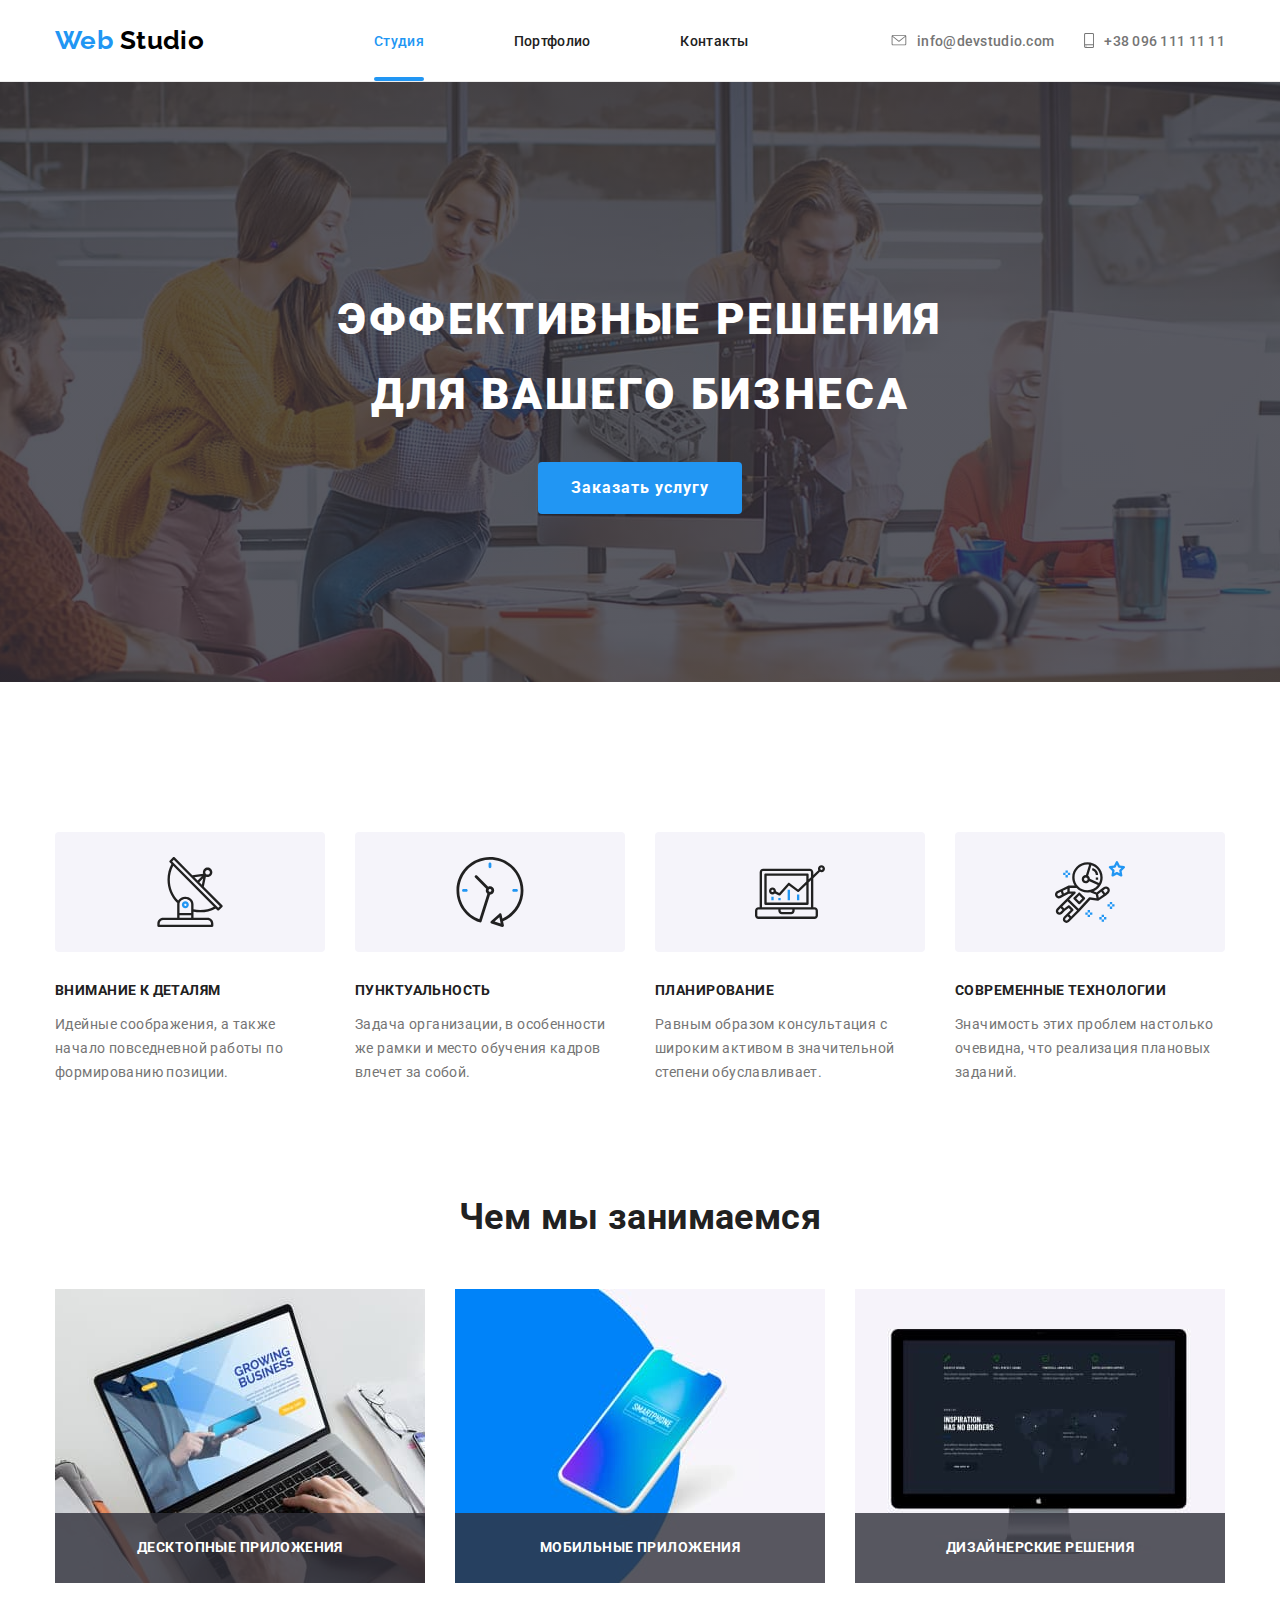
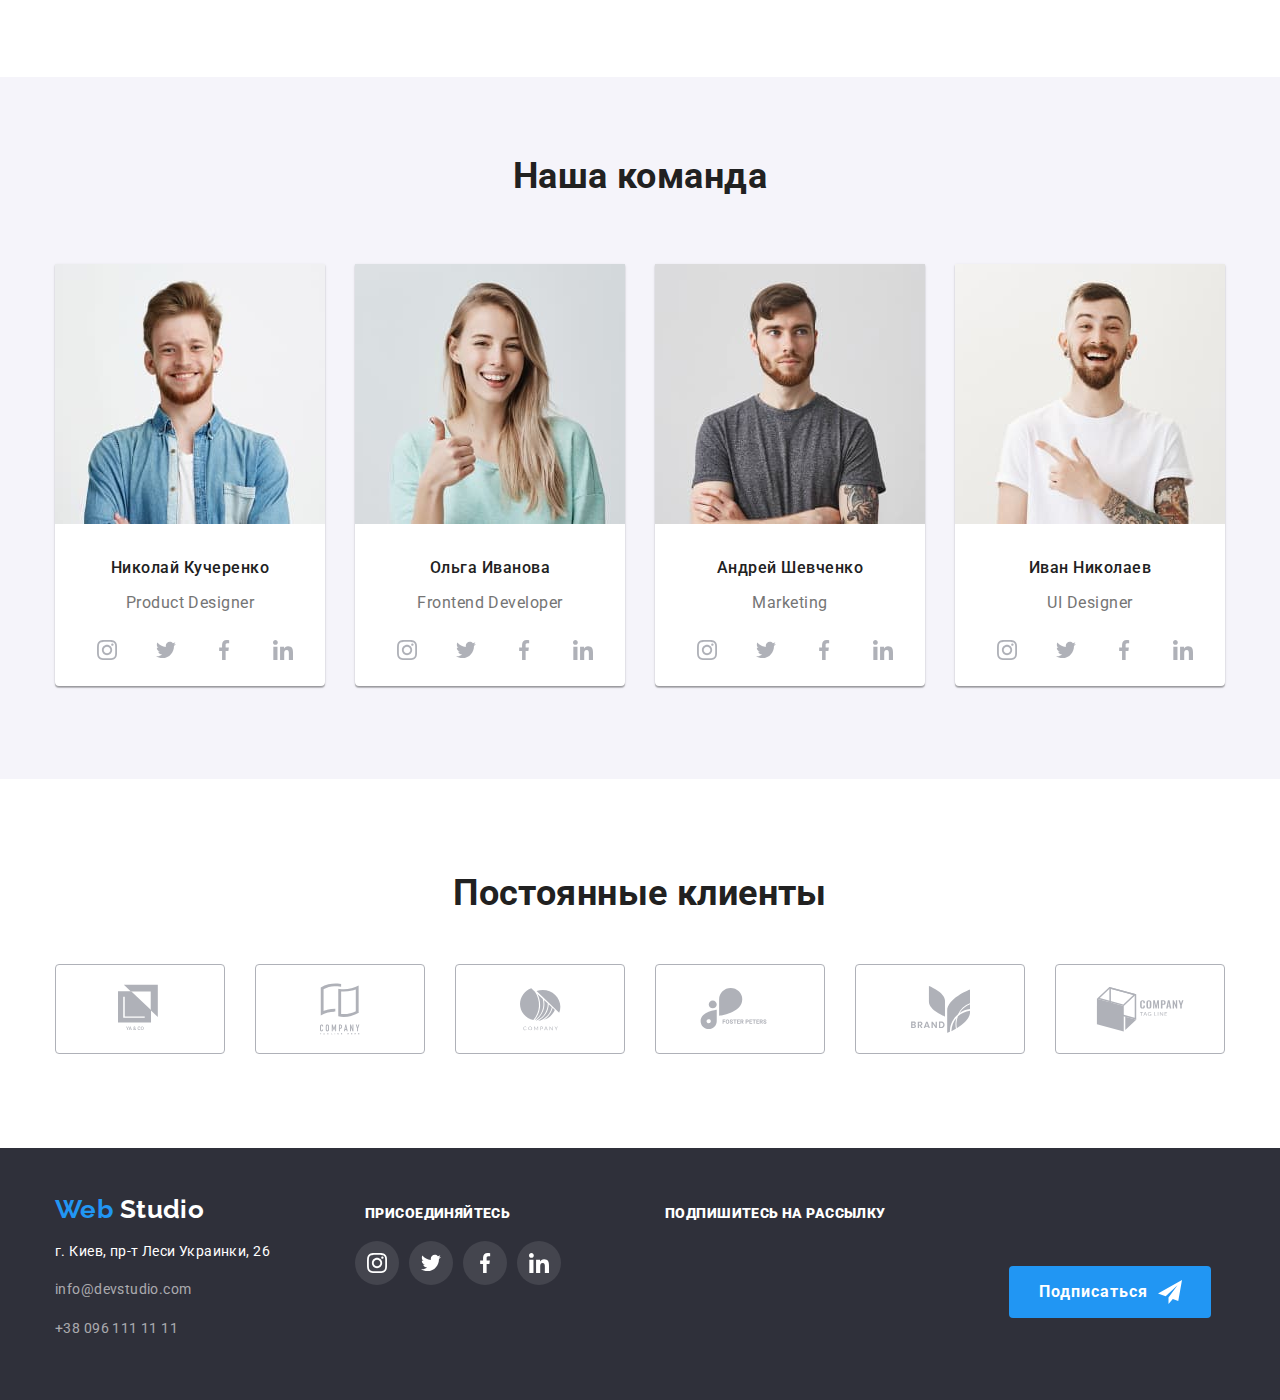
==== index.html @ 9945e8b1 "06" ====
<!DOCTYPE html>
<html lang="ru">
  <head>
    <meta charset="UTF-8" />
    <meta name="viewport" content="width=device-width, initial-scale=1.0" />
    <title>Вебстудия</title>
    <link
      href="https://fonts.googleapis.com/css2?family=Raleway:wght@700&family=Roboto:wght@400;500;700&display=swap"
      rel="stylesheet"
    />
    <link
      rel="stylesheet"
      href="https://cdnjs.cloudflare.com/ajax/libs/modern-normalize/0.6.0/modern-normalize.min.css"
    />
    <link rel="stylesheet" href="./css/style.css" />
  </head>
  <body>
    <!--Шапка сайта-->
    <header class="page-header">
      <div class="container-header">
        <nav class="container main-nav">
          <a href="./index.html" class="logo"
            >Web<span class="logo header"> Studio</span></a
          >
          <ul class="site-nav list">
            <li class="item">
              <a href="./index.html" class="link-current">Студия</a>
            </li>
            <li class="item">
              <a href="./portfolio.html" class="link">Портфолио</a>
            </li>
            <li class="item"><a href="" class="link">Контакты</a></li>
          </ul>
        </nav>
        <ul class="contacts list">
          <li class="item envelope">
            <a
              class="link-list"
              href="mailto:info@devstudio.com"
              aria-label="Отправить имейл"
            >
              <svg class="adress-icon" width="16" height="11">
                <use href="./img/sprite.svg#envelope"></use>
              </svg>
              info@devstudio.com</a
            >
          </li>
          <li class="item smartphone">
            <a href="tel:+380961111111" class="link-list" aria-label="Позвонить"
              ><svg class="adress-icon" width="10" height="15">
                <use href="./img/sprite.svg#smartphone"></use>
              </svg>
              +38 096 111 11 11</a
            >
          </li>
        </ul>
      </div>
    </header>

    <main>
      <!-- Герой -->
      <section class="hero">
        <div class="box">
          <h1 class="hero-title">
            Эффективные решения<br />
            для вашего бизнеса
          </h1>
          <a class="button primary" href="">Заказать услугу</a>
        </div>
      </section>

      <!-- Преимущества -->
      <section class="section">
        <div class="features-container">
          <h2 class="section-title invisible">Преимущества</h2>

          <ul class="features">
            <li class="features-item">
              <div class="features-icon-container">
                <svg class="features-icon">
                  <use href="./img/sprite.svg#antenna"></use>
                </svg>
              </div>
              <h3 class="title">Внимание к деталям</h3>
              <p class="feature">
                Идейные соображения, а также начало повседневной работы по
                формированию позиции.
              </p>
            </li>
            <li class="features-item">
              <div class="features-icon-container">
                <svg class="features-icon">
                  <use href="./img/sprite.svg#clock"></use>
                </svg>
              </div>
              <h3 class="title">Пунктуальность</h3>
              <p class="feature">
                Задача организации, в особенности же рамки и место обучения
                кадров влечет за собой.
              </p>
            </li>
            <li class="features-item">
              <div class="features-icon-container">
                <svg class="features-icon">
                  <use href="./img/sprite.svg#diagram"></use>
                </svg>
              </div>
              <h3 class="title">Планирование</h3>
              <p class="feature">
                Равным образом консультация с широким активом в значительной
                степени обуславливает.
              </p>
            </li>
            <li class="features-item">
              <div class="features-icon-container">
                <svg class="features-icon">
                  <use href="./img/sprite.svg#astronaut"></use>
                </svg>
              </div>
              <h3 class="title">Современные технологии</h3>
              <p class="feature">
                Значимость этих проблем настолько очевидна, что реализация
                плановых заданий.
              </p>
            </li>
          </ul>
        </div>
      </section>

      <!-- Чем мы занимаемся -->
      <section class="section">
        <div class="container-occupation">
          <h2 class="section-title">Чем мы занимаемся</h2>
          <ul class="occupation-list">
            <li class="occupation-item">
              <img
                class="occupation-img"
                src="./img/box1.jpg"
                alt="Десктопные приложения"
                width="370"
              />
              >
              <h3 class="occupation-title">Десктопные приложения</h3>
            </li>
            <li class="occupation-item">
              <img
                class="occupation-img"
                src="./img/box2.jpg"
                alt="Мобильные приложения"
                width="370"
              />
              <h3 class="occupation-title">Мобильные приложения</h3>
            </li>
            <li class="occupation-item">
              <img
                class="occupation-img"
                src="./img/box3.jpg"
                alt="Дизайнерские решения"
                width="370"
              />
              <h3 class="occupation-title">Дизайнерские решения</h3>
            </li>
          </ul>
        </div>
      </section>

      <!-- Наша команда -->
      <section class="section team">
        <h2 class="section-title header">Наша команда</h2>
        <div class="ourteam">
          <ul class="team-list">
            <li class="team-item">
              <img
                src="./img/img(1).jpg"
                alt="Николай Кучеренко Продакт дизайнер компании"
              />
              <h3 class="team-title">Николай Кучеренко</h3>
              <p class="profession">
                <a lang="en">Product Designer</a>
              </p>
            </li>

            <li class="sociallinks-item">
              <a
                class="social-links"
                href="https://www.instagram.com/"
                aria-label="Ссылка на Instagram"
                ><svg class="social-icon">
                  <use href="./img/sprite.svg#instagram"></use>
                </svg>
              </a>
            </li>
            <li class="sociallinks-item">
              <a
                class="social-links"
                href="https://twitter.com/"
                aria-label="Ссылка на Twitter"
                ><svg class="social-icon">
                  <use href="./img/sprite.svg#twitter"></use>
                </svg>
              </a>
            </li>
            <li class="sociallinks-item">
              <a
                class="social-links"
                href="https://www.facebook.com/"
                aria-label="Ссылка на Facebook"
                ><svg class="social-icon">
                  <use href="./img/sprite.svg#facebook"></use>
                </svg>
              </a>
            </li>
            <li class="sociallinks-item">
              <a
                class="social-links"
                href="https://www.linkedin.com/"
                aria-label="Ссылка на LinkedIn"
                ><svg class="social-icon">
                  <use href="./img/sprite.svg#linkedin"></use>
                </svg>
              </a>
            </li>
          </ul>
          <ul class="team-list">
            <li class="team-item">
              <img
                src="./img/img(2).jpg"
                alt="Ольга Иванова Фронтенд разработчик компании"
              />
              <h3 class="team-title">Ольга Иванова</h3>
              <p class="profession">
                <a lang="en">Frontend Developer</a>
              </p>
            </li>

            <li class="sociallinks-item">
              <a
                class="social-links"
                href="https://www.instagram.com/"
                aria-label="Ссылка на Instagram"
                ><svg class="social-icon">
                  <use href="./img/sprite.svg#instagram"></use>
                </svg>
              </a>
            </li>
            <li class="sociallinks-item">
              <a
                class="social-links"
                href="https://twitter.com/"
                aria-label="Ссылка на Twitter"
                ><svg class="social-icon">
                  <use href="./img/sprite.svg#twitter"></use>
                </svg>
              </a>
            </li>
            <li class="sociallinks-item">
              <a
                class="social-links"
                href="https://www.facebook.com/"
                aria-label="Ссылка на Facebook"
                ><svg class="social-icon">
                  <use href="./img/sprite.svg#facebook"></use>
                </svg>
              </a>
            </li>
            <li class="sociallinks-item">
              <a
                class="social-links"
                href="https://www.linkedin.com/"
                aria-label="Ссылка на LinkedIn"
                ><svg class="social-icon">
                  <use href="./img/sprite.svg#linkedin"></use>
                </svg>
              </a>
            </li>
          </ul>

          <ul class="team-list">
            <li class="team-item">
              <img
                src="./img/img(3).jpg"
                alt="Андрей Шевченко маркетолог компании"
              />
              <h3 class="team-title">Андрей Шевченко</h3>
              <p class="profession">
                <a lang="en">Marketing</a>
              </p>
            </li>

            <li class="sociallinks-item">
              <a
                class="social-links"
                href="https://www.instagram.com/"
                aria-label="Ссылка на Instagram"
                ><svg class="social-icon">
                  <use href="./img/sprite.svg#instagram"></use>
                </svg>
              </a>
            </li>
            <li class="sociallinks-item">
              <a
                class="social-links"
                href="https://twitter.com/"
                aria-label="Ссылка на Twitter"
                ><svg class="social-icon">
                  <use href="./img/sprite.svg#twitter"></use>
                </svg>
              </a>
            </li>
            <li class="sociallinks-item">
              <a
                class="social-links"
                href="https://www.facebook.com/"
                aria-label="Ссылка на Facebook"
                ><svg class="social-icon">
                  <use href="./img/sprite.svg#facebook"></use>
                </svg>
              </a>
            </li>
            <li class="sociallinks-item">
              <a
                class="social-links"
                href="https://www.linkedin.com/"
                aria-label="Ссылка на LinkedIn"
                ><svg class="social-icon">
                  <use href="./img/sprite.svg#linkedin"></use>
                </svg>
              </a>
            </li>
          </ul>
          <ul class="team-list">
            <li class="team-item">
              <img
                src="./img/img(4).jpg"
                alt="Иван Николаев дизайнер компании"
              />
              <h3 class="team-title">Иван Николаев</h3>
              <p class="profession">
                <a lang="en">UI Designer</a>
              </p>
            </li>

            <li class="sociallinks-item">
              <a
                class="social-links"
                href="https://www.instagram.com/"
                aria-label="Ссылка на Instagram"
                ><svg class="social-icon">
                  <use href="./img/sprite.svg#instagram"></use>
                </svg>
              </a>
            </li>
            <li class="sociallinks-item">
              <a
                class="social-links"
                href="https://twitter.com/"
                aria-label="Ссылка на Twitter"
                ><svg class="social-icon">
                  <use href="./img/sprite.svg#twitter"></use>
                </svg>
              </a>
            </li>
            <li class="sociallinks-item">
              <a
                class="social-links"
                href="https://www.facebook.com/"
                aria-label="Ссылка на Facebook"
                ><svg class="social-icon">
                  <use href="./img/sprite.svg#facebook"></use>
                </svg>
              </a>
            </li>
            <li class="sociallinks-item">
              <a
                class="social-links"
                href="https://www.linkedin.com/"
                aria-label="Ссылка на LinkedIn"
                ><svg class="social-icon">
                  <use href="./img/sprite.svg#linkedin"></use>
                </svg>
              </a>
            </li>
          </ul>
        </div>
      </section>

      <!-- Постоянные клиенты -->
      <section class="section">
        <div class="container-clients">
          <h2 class="section-title">Постоянные клиенты</h2>
          <ul class="clients-list">
            <li class="clients-item">
              <a class="clients-link" href="" aria-label="Логотип компании">
                <svg class="clients-icon" width="44" height="50">
                  <use href="./img/sprite.svg#logo1"></use>
                </svg>
              </a>
            </li>
            <li class="clients-item">
              <a class="clients-link" href="" aria-label="Логотип компании">
                <svg class="clients-icon" width="40" height="52">
                  <use href="./img/sprite.svg#logo2"></use>
                </svg>
              </a>
            </li>
            <li class="clients-item">
              <a class="clients-link" href="" aria-label="Логотип компании">
                <svg class="clients-icon" width="41" height="43">
                  <use href="./img/sprite.svg#logo3"></use>
                </svg>
              </a>
            </li>
            <li class="clients-item">
              <a class="clients-link" href="" aria-label="Логотип компании">
                <svg class="clients-icon" width="80" height="42">
                  <use href="./img/sprite.svg#logo4"></use>
                </svg>
              </a>
            </li>
            <li class="clients-item">
              <a class="clients-link" href="" aria-label="Логотип компании">
                <svg class="clients-icon" width="59" height="47">
                  <use href="./img/sprite.svg#logo5"></use>
                </svg>
              </a>
            </li>
            <li class="clients-item">
              <a class="clients-link" href="" aria-label="Логотип компании">
                <svg class="clients-icon" width="89" height="45">
                  <use href="./img/sprite.svg#logo6"></use>
                </svg>
              </a>
            </li>
          </ul>
        </div>
      </section>
    </main>

    <!-- Футер -->
    <footer class="footer">
      <div class="footer-container">
        <div class="footer-address">
          <a href="./index.html" class="logo"
            >Web<span class="logo footer"> Studio</span></a
          >
          <address class="address">
            <p class="address-title">г. Киев, пр-т Леси Украинки, 26</p>
            <p>
              <a class="address-link" href="mailto:info@devstudio.com"
                >info@devstudio.com</a
              >
            </p>
            <p>
              <a class="address-link" href="tel:+380961111111"
                >+38 096 111 11 11</a
              >
            </p>
          </address>
        </div>
        <div class="social-container">
          <span class="footer-title"><b>Присоединяйтесь</b></span>
          <ul class="social-network list">
            <li class="social-icon-list">
              <a
                class="social-links-footer"
                href="https://www.instagram.com/"
                aria-label="Ссылка на Instagram"
              >
                <svg class="social-links-icon">
                  <use href="./img/sprite.svg#instagram"></use>
                </svg>
              </a>
            </li>
            <li class="social-icon-list">
              <a
                class="social-links-footer"
                href="https://twitter.com/"
                aria-label="Ссылка на Twitter"
                ><svg class="social-links-icon">
                  <use href="./img/sprite.svg#twitter"></use>
                </svg>
              </a>
            </li>
            <li class="social-icon-list">
              <a
                class="social-links-footer"
                href="https://www.facebook.com/"
                aria-label="Ссылка на Facebook"
              >
                <svg class="social-links-icon">
                  <use href="./img/sprite.svg#facebook"></use>
                </svg>
              </a>
            </li>
            <li class="social-icon-list">
              <a
                class="social-links-footer"
                href="https://www.linkedin.com/"
                aria-label="Ссылка на LinkedIn"
              >
                <svg class="social-links-icon">
                  <use href="./img/sprite.svg#linkedin"></use>
                </svg>
              </a>
            </li>
          </ul>
        </div>
        <div class="subscribe-conteiner">
          <span class="footer-title"><b>Подпишитесь на рассылку</b></span>
          <a class="button secondary" href="" aria-label="Подписаться"
            >Подписаться
            <svg class="icon-send">
              <use href="./img/sprite.svg#icon_send"></use>
            </svg>
          </a>
        </div>
      </div>
    </footer>
    <script>
      const { height: pageHeaderHeight } = document
        .querySelector(".page-header")
        .getBoundingClientRect();
      document.body.style.paddingTop = `${pageHeaderHeight}px`;
    </script>
  </body>
</html>
---- css/style.css ----
/* цвет основного текста #212121 */
/* вторичный цвет текста  #757575;*/
/* белый #FFFFFF  */
/* акцент #2196F3 */
/* вторичный цвет фона #F5F4FA; */
/* цвет иконок #AFB1B8; */
/* цвет фона футера #2F303A */

:root {
  --primary-white-color: #ffffff;
  --secondary-white-color: #f5f4fa;
  --logo-black-color: #000000;
  --primary-text-color: #212121;
  --title-text-color: #757575;
  --accent-color: #2196f3;
  --icon-color: #afb1b8;
  --footer-color: #2f303a;
  --footer-social-color: rgba(255, 255, 255, 0.1);
  --timing-function: cubic-bezier(0.4, 0, 0.2, 1);
  --transition-duration: 250ms;
}

/* Утилиты */

.list,
.link {
  padding: 0;
  margin: 0;
  list-style: none;
  text-decoration: none;
}

body {
  margin: 0;
  background-color: var(--primary-white-color);
  color: var(--primary-text-color);
  font-family: Roboto, sans-serif;
  font-style: normal;
  font-weight: 400;
  font-size: 14px;
  line-height: 1.71;
  letter-spacing: 0.03em;
}

/* Шапка сайта */

.page-header {
  position: fixed;
  z-index: 1;
  width: 100%;
  top: 0;
  left: 0;
  min-height: 81px;
  background-color: var(--primary-white-color);
  border-bottom: 1px solid #ececec;
}

.container-header {
  display: flex;
  margin-top: 0;
  margin-bottom: 0;
  margin-left: auto;
  margin-right: auto;
  width: 1170px;
  height: 81px;
}

.main-nav {
  display: flex;
  align-items: center;
  margin: 0;
}

.site-nav {
  display: flex;
  margin-left: 85px;
}

.site-nav .item:not(:last-child) {
  margin-right: 40px;
}

.logo {
  color: var(--accent-color);
  text-decoration: none;
  font-family: Raleway, sans-serif;
  font-style: bold;
  font-weight: 700;
  font-size: 26px;
  line-height: 1.19;
}

.logo .header {
  margin-right: 85px;
  color: var(--logo-black-color);
}

.logo .footer {
  color: var(--primary-white-color);
}

.adress-icon {
  display: flex;
  margin-right: 10px;
  fill: currentColor;
  align-items: center;
}

.site-nav .link {
  position: relative;
  display: block;
  padding-top: 32px;
  padding-bottom: 32px;
  align-items: center;
  margin-right: 50px;

  color: var(--primary-text-color);
  font-style: normal;
  font-weight: 500;
  font-size: 14px;
  line-height: 16px;
  letter-spacing: 0.02em;
  transition-property: var(--accent-color);
}

.site-nav .link:hover,
.site-nav .link:focus {
  color: var(--accent-color);
}

.link::after {
  content: "";
  position: absolute;
  width: 100%;
  height: 4px;
  bottom: 0;
  border-radius: 2px;
  background-color: var(--accent-color);
  display: block;
  opacity: 0;
  transform: scaleX(0);
  transition: var(--timing-function) var(--transition-duration);
}

.link:hover::after {
  display: block;
  opacity: 1;
  transform: scaleX(1);
}

.adress-icon:hover {
  fill: var(--accent-color);
}

.link-current {
  position: relative;
  display: block;
  margin-right: 50px;
  padding-top: 32px;
  padding-bottom: 32px;

  color: var(--accent-color);
  font-style: normal;
  font-weight: 500;
  font-size: 14px;
  line-height: 16px;
  letter-spacing: 0.02em;
  list-style: none;
  text-decoration: none;
}

.link-current::after {
  content: "";
  position: absolute;
  display: block;
  width: 100%;
  height: 4px;
  bottom: 0;
  border-radius: 2px;
  background-color: var(--accent-color);
}

.link-current:hover::after {
  display: block;
}

.contacts {
  display: flex;
  align-items: center;
  margin-left: auto;
}

.contacts .item + .item {
  display: flex;
  margin-left: 30px;
}

.link-list {
  display: flex;
  align-items: center;

  color: var(--title-text-color);
  font-style: normal;
  font-weight: 500;
  font-size: 14px;
  line-height: 16px;
  letter-spacing: 0.02em;
  list-style: none;
  text-decoration: none;
  transition-property: var(--accent-color);
  transition-duration: var(--transition-duration);
  transition-timing-function: var(--timing-function);
}

.contacts .link-list:hover,
.contacts .link-list:focus {
  color: var(--accent-color);
}

/* Футер */

.footer {
  margin-top: 0;
  margin-bottom: 0;
  margin-left: auto;
  margin-right: auto;
  height: 252px;
  background: var(--footer-color);
}

.footer-container {
  display: flex;
  margin-top: 94px;
  margin-bottom: 0;
  margin-left: auto;
  margin-right: auto;
  width: 1170px;
  align-items: baseline;
}

.footer-address {
  display: flex;
  flex-direction: column;
  width: 231px;
  padding-top: 45px;
  padding-bottom: 28px;
}

.address-title {
  font-style: normal;
  font-weight: normal;
  width: 231px;
  font-size: 14px;
  line-height: 24px;
  letter-spacing: 0.03em;

  color: var(--primary-white-color);
}

.address-link {
  font-style: normal;
  font-weight: normal;
  font-size: 14px;
  line-height: 24px;
  letter-spacing: 0.03em;

  color: rgba(255, 255, 255, 0.6);
  list-style: none;
  text-decoration: none;

  transition-property: var(--accent-color);
  transition-duration: var(--transition-duration);
  transition-timing-function: var(--timing-function);
}

.address-link:hover,
.address-link:focus {
  color: var(--accent-color);
}

.social-container {
  display: block;
  margin-left: 69px;
}

.social-links-footer {
  display: block;
  width: 20px;
  height: 20px;
  color: var(--primary-white-color);
}

.social-network {
  display: inline-flex;
  min-width: 206px;
  height: 44px;
  list-style: none;
  text-decoration: none;
  margin-top: 20px;
  margin-bottom: 0;
}

.social-icon-list {
  display: inline-flex;
  margin-top: 0 auto;
  height: 44px;
  width: 44px;
  list-style: none;
  text-decoration: none;
  justify-content: center;

  color: var(--primary-white-color);
  background-color: var(--footer-social-color);
  border-radius: 50%;
  list-style: none;
  text-decoration: none;
  align-items: center;
  justify-content: center;
}

.social-icon-list:not(:first-child) {
  margin-left: 10px;
}

.social-links-icon {
  display: inline-flex;
  width: 20px;
  height: 20px;
  text-align: center;
  align-items: center;
  justify-content: center;
  fill: currentColor;

  transition-property: var(--accent-color);
  transition-duration: var(--transition-duration);
  transition-timing-function: var(--timing-function);
}

.social-icon-list:hover,
.social-icon-list:focus {
  width: 44px;
  height: 44px;
  background-color: var(--accent-color);
}

.subscribe-conteiner {
  margin-top: 57px;
  margin-left: 94px;
}

.footer-title {
  display: block;
  margin-top: 0;
  margin-bottom: 0;
  margin-left: 10px;
  font-weight: 700;
  line-height: 16px;
  text-align: left;
  text-transform: uppercase;

  color: var(--primary-white-color);
}

/* Кнопка Герой */

.button.primary {
  display: inline-flex;
  border: 1px solid transparent;
  border-radius: 4px;
  padding: 10px 32px;
  min-width: 200px;

  color: var(--primary-white-color);
  background-color: var(--accent-color);

  font-weight: 700;
  font-size: 16px;
  letter-spacing: 0.06em;
  line-height: 1.87;
  text-decoration: none;
  text-align: center;
}

/* Кнопка Футер */

.button.secondary {
  display: inline-flex;
  margin-left: 354px;
  margin-top: 45px;

  border: 1px solid transparent;
  border-radius: 4px;
  padding-top: 10px;
  padding-bottom: 10px;
  padding-left: 29px;
  padding-right: 28px;

  color: var(--primary-white-color);
  background-color: var(--accent-color);

  font-weight: 700;
  font-size: 16px;
  letter-spacing: 0.06em;
  line-height: 1.87;
  text-decoration: none;
  text-align: center;
  align-items: center;
}
.icon-send {
  margin-left: 10px;
  width: 24px;
  height: 24px;
}

/* Главная страница Web Studio */

/* Герой */

.hero {
  margin-top: 0;
  margin-left: auto;
  margin-right: auto;
  max-width: 1600px;
  height: 600px;
  text-align: center;
}

.box {
  margin-top: 0;
  margin-left: auto;
  margin-right: auto;
  height: 600px;
  background-image: linear-gradient(
      to right,
      rgba(47, 48, 58, 0.8),
      rgba(47, 48, 58, 0.8)
    ),
    url("../img/header_img.jpg");
  background-repeat: no-repeat;
  background-position: center;
  background-size: cover;
}

.hero-title {
  margin-top: 0px;
  margin-bottom: 30px;
  padding-top: 200px;
  color: var(--primary-white-color);
  font-weight: 900;
  font-size: 44px;
  letter-spacing: 0.06em;
  text-transform: uppercase;
}

/* Преимущества */

.features-container {
  margin-top: 94px;
  margin-bottom: 0;
  margin-left: auto;
  margin-right: auto;
  width: 1170px;
}

.features {
  display: flex;
  padding: 0;
  list-style: none;
}

.features-item {
  width: 270px;
  height: 271px;
  padding-left: 0px;

  list-style: none;
  text-decoration: none;
  font-style: normal;
  font-weight: normal;
  font-size: 14px;
  line-height: 24px;
  letter-spacing: 0.03em;

  color: var(--title-text-color);
}

.features-icon-container {
  display: flex;
  margin-left: auto;
  margin-right: auto;
  margin-bottom: 30px;
  height: 120px;
  border-radius: 4px;
  align-items: center;
  justify-content: center;
  background-color: var(--secondary-white-color);
}

.features-icon {
  width: 70px;
  height: 70px;
}

.features-item:not(:first-child) {
  margin-left: 30px;
  width: 270px;
}

.title {
  font-style: normal;
  font-weight: bold;
  font-size: 14px;
  line-height: 16px;
  letter-spacing: 0.03em;
  text-transform: uppercase;
  color: var(--primary-text-color);
}

/* Чем мы занимаемся */

.container-occupation {
  margin-left: auto;
  margin-right: auto;
  margin-top: 94px;
  margin-bottom: 0;
  padding-left: 0px;
}

.section-title {
  display: flexbox;
  margin-left: auto;
  margin-right: auto;
  margin-top: 94;
  margin-bottom: 0;
  font-weight: 700;
  font-size: 36px;
  line-height: 1.16;
  text-align: center;
  align-items: center;
  color: var(--primary-text-color);
}

.occupation-list {
  display: flex;
  margin-left: auto;
  margin-right: auto;
  margin-top: 50px;
  margin-bottom: 0px;
  width: 1170px;
  height: 294px;
  padding-left: 0px;

  font-weight: 700;
  font-size: 14px;
  line-height: 1.14;
  text-transform: uppercase;

  color: var(--primary-white-color);
}

.occupation-img {
  display: block;
  margin-top: 0px;
  margin-bottom: 0;
  align-items: center;
  width: 370px;
}

.occupation-title {
  position: absolute;
  bottom: 0;
  left: 0;
  width: 100%;
  margin-top: 0px;
  margin-bottom: 0px;
  padding-top: 27px;
  padding-bottom: 27px;

  font-weight: 700;
  font-size: 14px;
  line-height: 1.14;
  text-transform: uppercase;

  color: var(--primary-white-color);
  background: rgba(47, 48, 58, 0.8);

  text-align: center;
  text-decoration: none;
  list-style: none;
}

.occupation-item:not(:first-child) {
  margin-left: 30px;
}

.occupation-item {
  position: relative;
  display: block;
}

/* Наша команда */

.team {
  display: block;

  margin-top: 94px;
  margin-bottom: 0;
  margin-left: auto;
  margin-right: auto;
  height: 702px;
  padding-top: 50px;
  padding-left: 0px;
  text-align: center;
  background: var(--secondary-white-color);
}

.ourteam {
  display: inline-flex;
  margin-top: 50px;
  margin-left: auto;
  margin-right: auto;
}

.team-list {
  margin-left: auto;
  margin-right: auto;

  margin-bottom: 0;
  padding-left: 0px;

  height: 422px;
  font-size: 16px;
  line-height: 19px;
  text-align: center;
  letter-spacing: 0.03em;
  color: var(--title-text-color);
  text-decoration: none;
  list-style: none;
  text-align: center;
  align-items: center;
  background-color: var(--primary-white-color);
  flex-direction: column;
  box-shadow: 0px 2px 1px rgba(0, 0, 0, 0.2), 0px 1px 1px rgba(0, 0, 0, 0.14),
    0px 1px 3px rgba(0, 0, 0, 0.12);
  border-radius: 0px 0px 4px 4px;
}

.team-title {
  margin-top: 30px;
  font-style: normal;
  font-weight: 500;
  font-size: 16px;
  line-height: 19px;
  text-align: center;
  letter-spacing: 0.03em;

  color: var(--primary-text-color);
}

.team-list:not(:first-child) {
  margin-left: 30px;
}

.profession {
  margin-top: 0;
}

.social-icon {
  display: inline-flex;
  width: 20px;
  height: 20px;
  text-align: center;
  align-items: center;
  fill: currentColor;
}

.social-links {
  display: inline-flex;
  margin-left: auto;
  margin-right: auto;
  width: 44px;
  height: 44px;
  color: var(--icon-color);
  list-style: none;
  text-decoration: none;
  align-items: center;
  justify-content: center;
  transition-property: var(--primary-white-color);
  transition-duration: var(--transition-duration);
  transition-timing-function: var(--timing-function);
}

.social-links:hover {
  color: var(--primary-white-color);
}

.sociallinks-item {
  display: inline-flex;
  margin-top: 0px;
  margin-bottom: 24px;
  margin-left: auto;
  margin-right: auto;
  height: 44px;
  width: 44px;
  list-style: none;
  text-decoration: none;
  justify-content: center;

  color: var(--icon-color);
  border-radius: 50%;
  list-style: none;
  text-decoration: none;
  align-items: center;
  justify-content: center;
  transition-property: var(--accent-color);
  transition-duration: var(--transition-duration);
  transition-timing-function: var(--timing-function);
}

.sociallinks-item:hover,
.sociallinks-item:focus {
  color: var(--accent-color);
  background-color: var(--accent-color);
  fill: var(--primary-white-color);
}

.sociallinks-item:not(:first-child) {
  margin-left: 10px;
}

/* Постоянные клиенты */

.container-clients {
  margin-left: auto;
  margin-right: auto;
  margin-top: 94px;
  margin-bottom: 0;
  padding-left: 0px;
}

.clients-list {
  display: flex;
  margin-left: auto;
  margin-right: auto;
  margin-top: 50px;
  margin-bottom: 0;
  width: 1170px;
  height: 90px;
  padding-left: 0px;
  list-style: none;
  text-decoration: none;
}

.clients-link {
  display: inline-flex;
  width: 170px;
  height: 90px;
  align-items: center;
  justify-content: center;
  border: 1px solid var(--icon-color);
  color: var(--icon-color);
  border-radius: 4px;
}

.clients-item:not(:first-child) {
  margin-left: 30px;
}

.clients-icon {
  fill: currentColor;
  transition-property: var(--accent-color);
  transition-duration: var(--transition-duration);
  transition-timing-function: var(--timing-function);
}

.clients-icon:hover {
  fill: var(--accent-color);
}

.clients-list .clients-link {
  transition-property: var(--accent-color);
  transition-duration: var(--transition-duration);
  transition-timing-function: var(--timing-function);
}

.clients-list .clients-link:hover,
.clients-list .clients-link:focus {
  border: 1px solid var(--accent-color);
  color: var(--accent-color);
}

/* Страница Portfolio */

/* Портфолио навигация */

.section-title.invisible {
  visibility: hidden;
  margin-top: 0px;
  margin-bottom: 0;
  margin-left: auto;
  margin-right: auto;
}

.container-portfolionav {
  display: flex;
  margin-left: auto;
  margin-right: auto;
  margin-top: 134px;
  margin-bottom: 0;
  height: 38px;
  justify-content: center;
  min-width: 611px;
}

.porfolio-nav {
  display: flex;
  margin-top: 0;
  list-style: none;
  text-decoration: none;
}
.porfolio-link {
  display: flex;
  margin-left: auto;
  margin-right: auto;
  align-items: center;
  padding: 6px 22px;
  align-items: center;
  justify-content: center;
  border: 1px solid transparent;
  border-radius: 4px;
  list-style: none;
  text-decoration: none;
  font-style: normal;
  font-weight: 500;
  font-size: 16px;
  line-height: 26px;
  letter-spacing: 0.03em;
  background-color: var(--secondary-white-color);
  transition-property: color var(--primary-white-color) background-color
    var(--accent-color);
  transition-duration: var(--transition-duration);
  transition-timing-function: var(--timing-function);
}

.porfolio-link:hover,
.porfolio-link:focus {
  color: var(--primary-white-color);
  background-color: var(--accent-color);
  box-shadow: 1px 4px 6px rgba(0, 0, 0, 0.16), 0px 4px 4px rgba(0, 0, 0, 0.06),
    0px 1px 1px rgba(0, 0, 0, 0.12);
}

.porfolio-item:not(:first-child) {
  margin-left: 8px;
}

/* Портфолио */

.container-portfolio {
  margin: 0 auto;
  width: 1200px;
  padding-left: 15px;
  padding-right: 15px;
  align-items: center;
  text-align: center;
}

.features-portfolio {
  display: flex;
  flex-wrap: wrap;
  margin-top: 0;
  margin-bottom: 0;
  padding-left: 0;
  list-style: none;
}

.features-list {
  display: flex;
  margin-bottom: 30px;
  margin-right: 30px;
  width: calc((100% - 2 * 30px) / 3);
  justify-content: center;
}

.features-list:nth-child(3n) {
  margin-right: 0;
}

.features-list:nth-last-child(-n + 3) {
  margin-bottom: 0;
}

.porfolio-img {
  display: block;
}

.portfolio-card {
  display: block;
  text-decoration: none;
  border: 1px solid #eeeeee;
  transition: transform var(--transition-duration) var(--timing-function);
}

.portfolio-card:hover,
.portfolio-card:focus {
  box-shadow: 1px 4px 6px rgba(0, 0, 0, 0.16), 0px 4px 4px rgba(0, 0, 0, 0.06),
    0px 1px 1px rgba(224, 204, 204, 0.12);
}

.container-subtitle {
  padding: 20px 24px;
}

.features-list .subtext-portfolio {
  position: absolute;
  display: inline-block;
  top: 0;
  left: 0;
  height: 100%;
  margin-top: 0;
  margin-bottom: 0;
  padding: 63px 24px;

  font-size: 18px;
  line-height: 1.56;
  text-align: start;

  color: var(--primary-white-color);
  background-color: rgba(33, 150, 243, 0.9);

  transition: transform var(--transition-duration) var(--timing-function);
  transform: translateY(110%);
}

.thumb {
  position: relative;
  overflow: hidden;
}

.portfolio-card:hover .subtext-portfolio,
.portfolio-card:focus .subtext-portfolio {
  transform: translateY(0);
}

.features-portfolio .title-portfolio {
  margin-top: 0;

  font-weight: 700;
  font-size: 18px;
  line-height: 2;
  letter-spacing: 0.06em;
  text-align: start;

  color: var(--primary-text-color);
}

.features-portfolio .subtitle-portfolio {
  margin-top: 0;
  margin-bottom: 0;

  font-size: 16px;
  line-height: 1.87;
  text-align: start;
  color: var(--title-text-color);
}
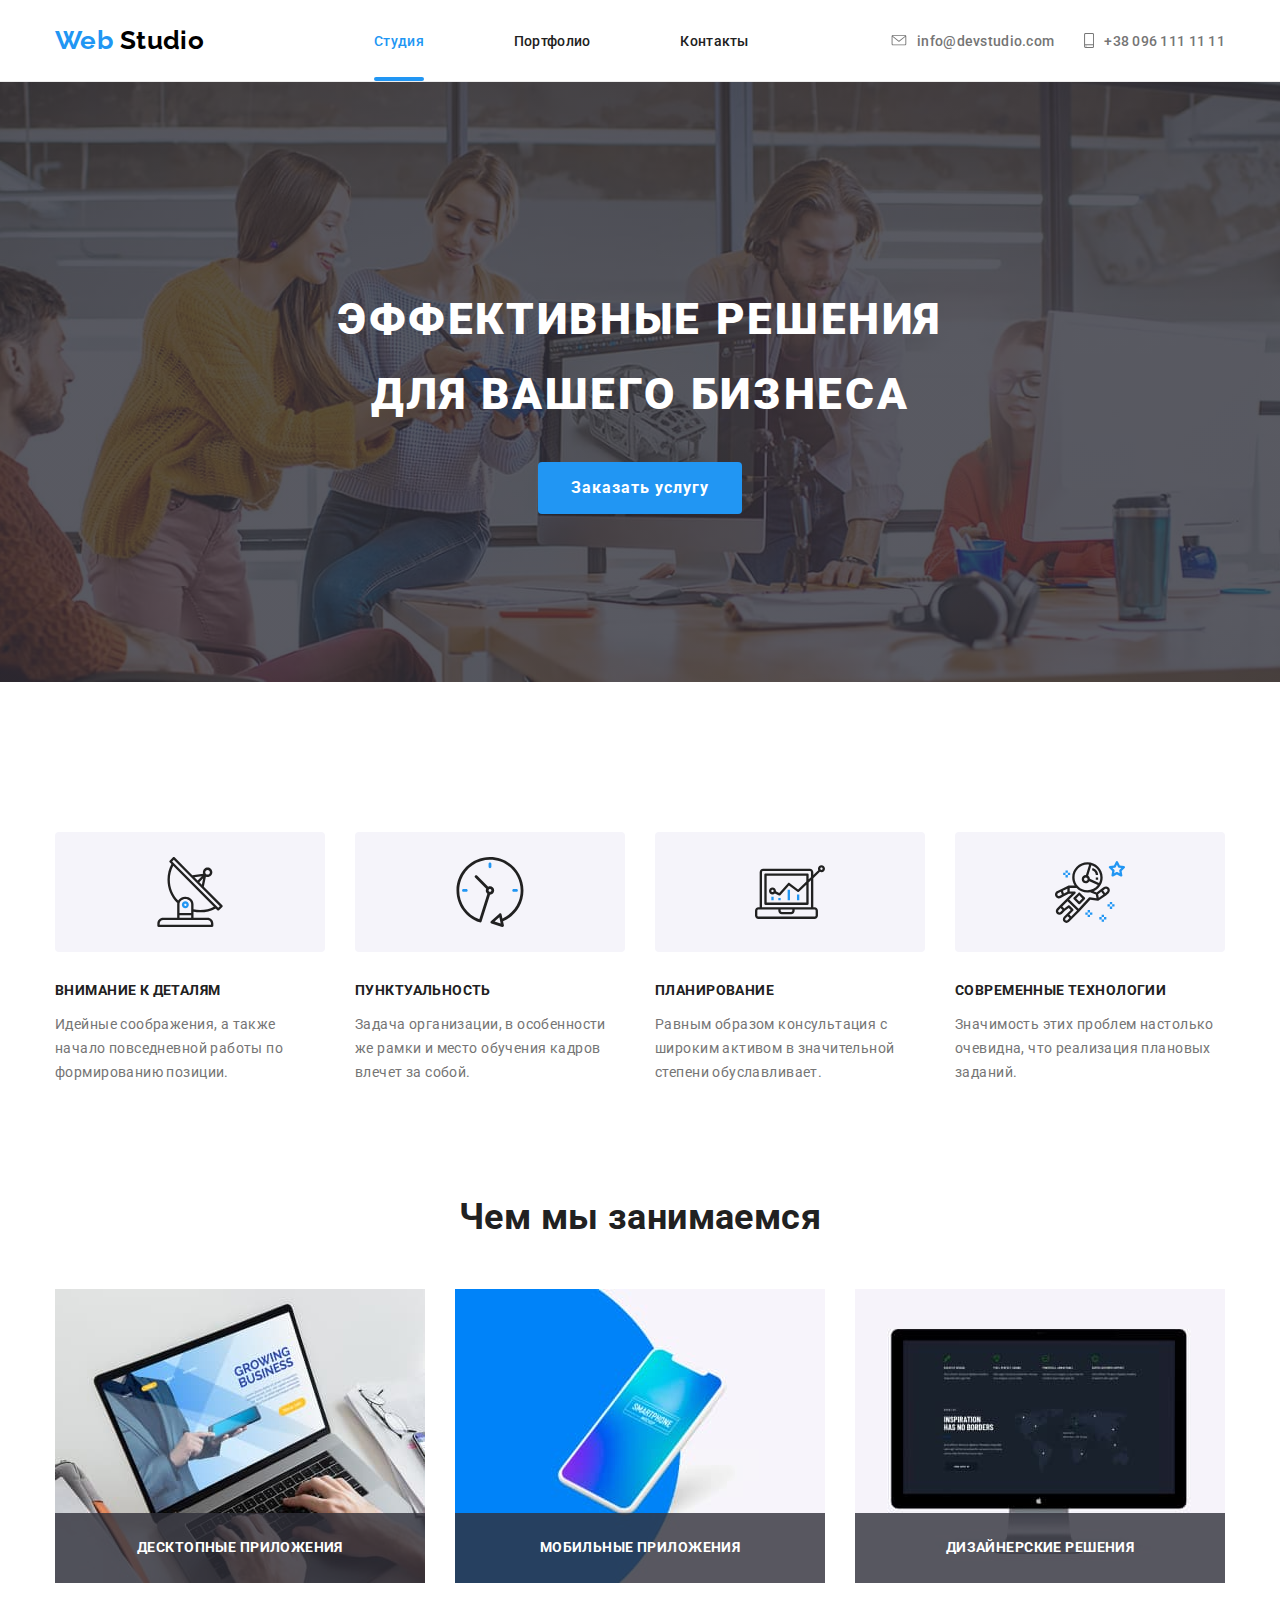
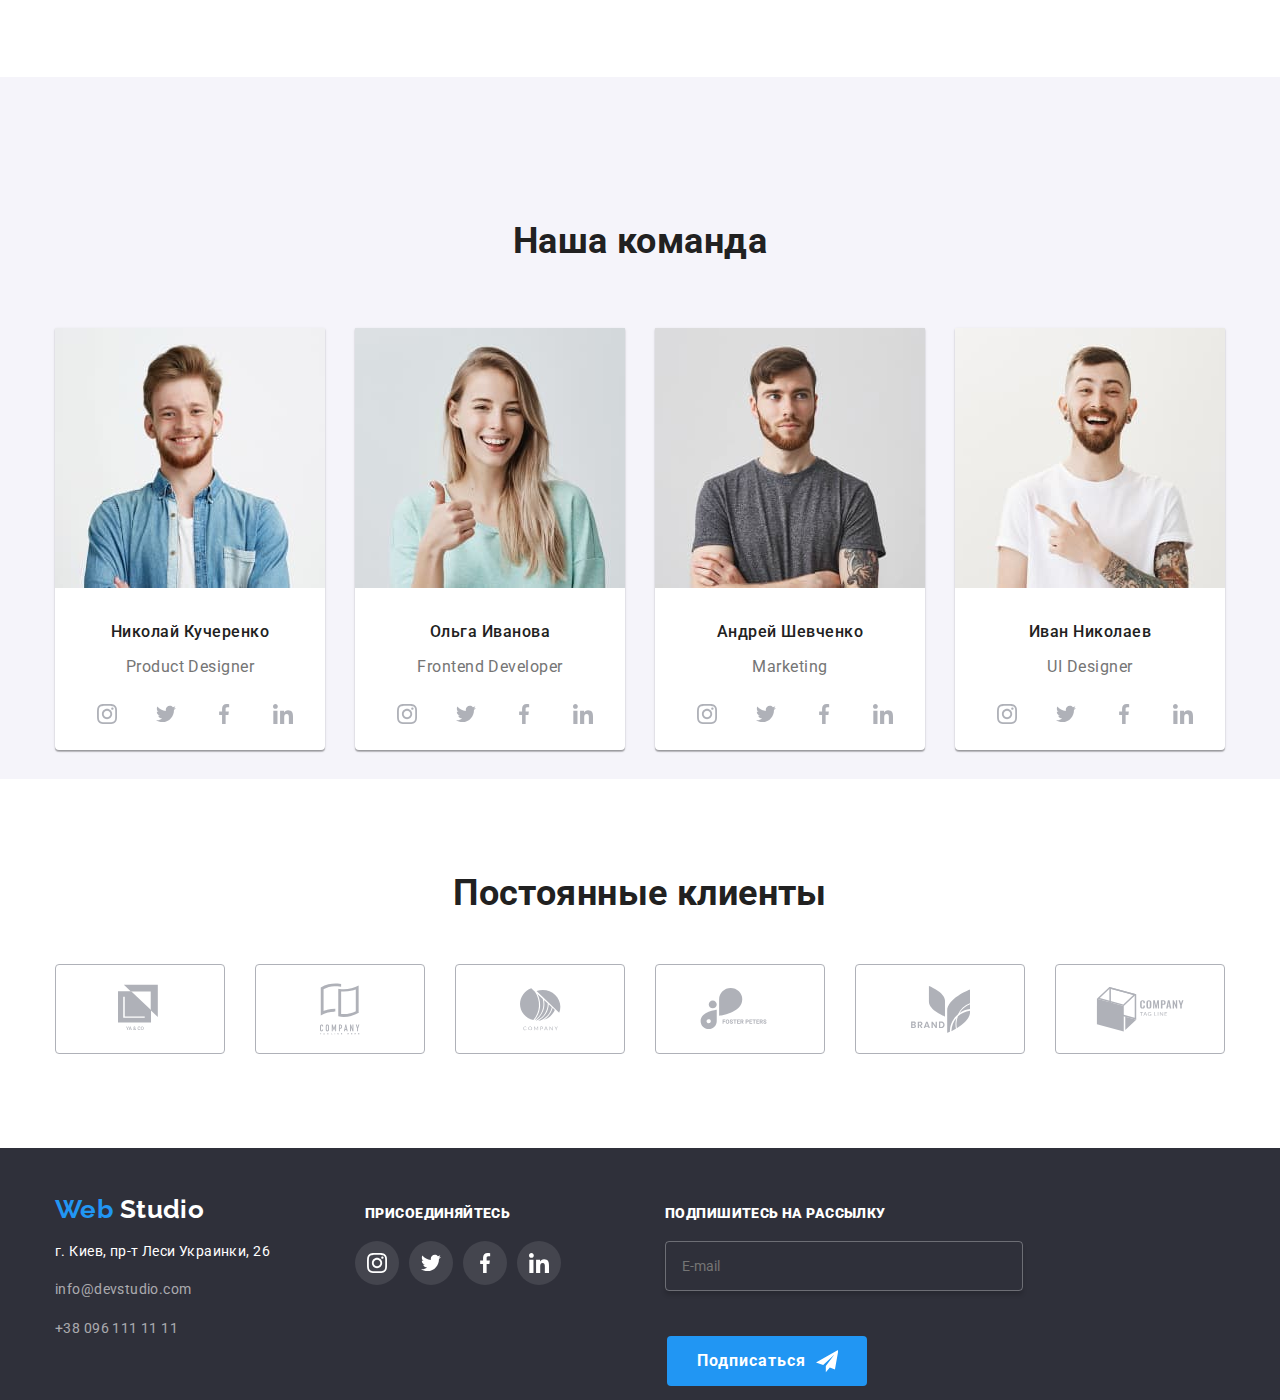
==== commit cbfedded: "Footer form" ====
--- a/index.html
+++ b/index.html
@@ -507,12 +507,22 @@
         </div>
         <div class="subscribe-conteiner">
           <span class="footer-title"><b>Подпишитесь на рассылку</b></span>
-          <a class="button secondary" href="" aria-label="Подписаться"
-            >Подписаться
-            <svg class="icon-send">
-              <use href="./img/sprite.svg#icon_send"></use>
-            </svg>
-          </a>
+          <form class="footer-form">
+            <label class="footer-form-label">
+              <input
+                type="email"
+                class="footer-form-input"
+                name="name"
+                placeholder="E-mail"
+              />
+            </label>
+            <button class="button secondary" href="" aria-label="Подписаться">
+              Подписаться
+              <svg class="icon-send">
+                <use href="./img/sprite.svg#icon_send"></use>
+              </svg>
+            </button>
+          </form>
         </div>
       </div>
     </footer>
--- a/css/style.css
+++ b/css/style.css
@@ -84,7 +84,6 @@
   color: var(--accent-color);
   text-decoration: none;
   font-family: Raleway, sans-serif;
-  font-style: bold;
   font-weight: 700;
   font-size: 26px;
   line-height: 1.19;
@@ -302,7 +301,7 @@
 
 .social-icon-list {
   display: inline-flex;
-  margin-top: 0 auto;
+  margin: 0 auto;
   height: 44px;
   width: 44px;
   list-style: none;
@@ -359,6 +358,19 @@
   text-transform: uppercase;
 
   color: var(--primary-white-color);
+}
+
+.footer-form-input {
+  margin-top: 20px;
+  margin-left: 10px;
+  width: 358px;
+  height: 50px;
+  padding: 15px 16px;
+  border: 1px solid rgba(255, 255, 255, 0.3);
+  box-sizing: border-box;
+  box-shadow: 0px 4px 4px rgba(0, 0, 0, 0.15);
+  border-radius: 4px;
+  background-color: transparent;
 }
 
 /* Кнопка Герой */
@@ -385,9 +397,10 @@
 
 .button.secondary {
   display: inline-flex;
-  margin-left: 354px;
+  margin-left: 12px;
   margin-top: 45px;
-
+  width: 200px;
+  height: 50px;
   border: 1px solid transparent;
   border-radius: 4px;
   padding-top: 10px;
@@ -406,6 +419,7 @@
   text-align: center;
   align-items: center;
 }
+
 .icon-send {
   margin-left: 10px;
   width: 24px;
@@ -527,10 +541,10 @@
 }
 
 .section-title {
-  display: flexbox;
-  margin-left: auto;
-  margin-right: auto;
-  margin-top: 94;
+  display: block;
+  margin-left: auto;
+  margin-right: auto;
+  margin-top: 94px;
   margin-bottom: 0;
   font-weight: 700;
   font-size: 36px;
@@ -836,8 +850,7 @@
   line-height: 26px;
   letter-spacing: 0.03em;
   background-color: var(--secondary-white-color);
-  transition-property: color var(--primary-white-color) background-color
-    var(--accent-color);
+  transition-property: color var(--primary-white-color);
   transition-duration: var(--transition-duration);
   transition-timing-function: var(--timing-function);
 }
@@ -929,7 +942,7 @@
   background-color: rgba(33, 150, 243, 0.9);
 
   transition: transform var(--transition-duration) var(--timing-function);
-  transform: translateY(110%);
+  transform: translateY(100%);
 }
 
 .thumb {
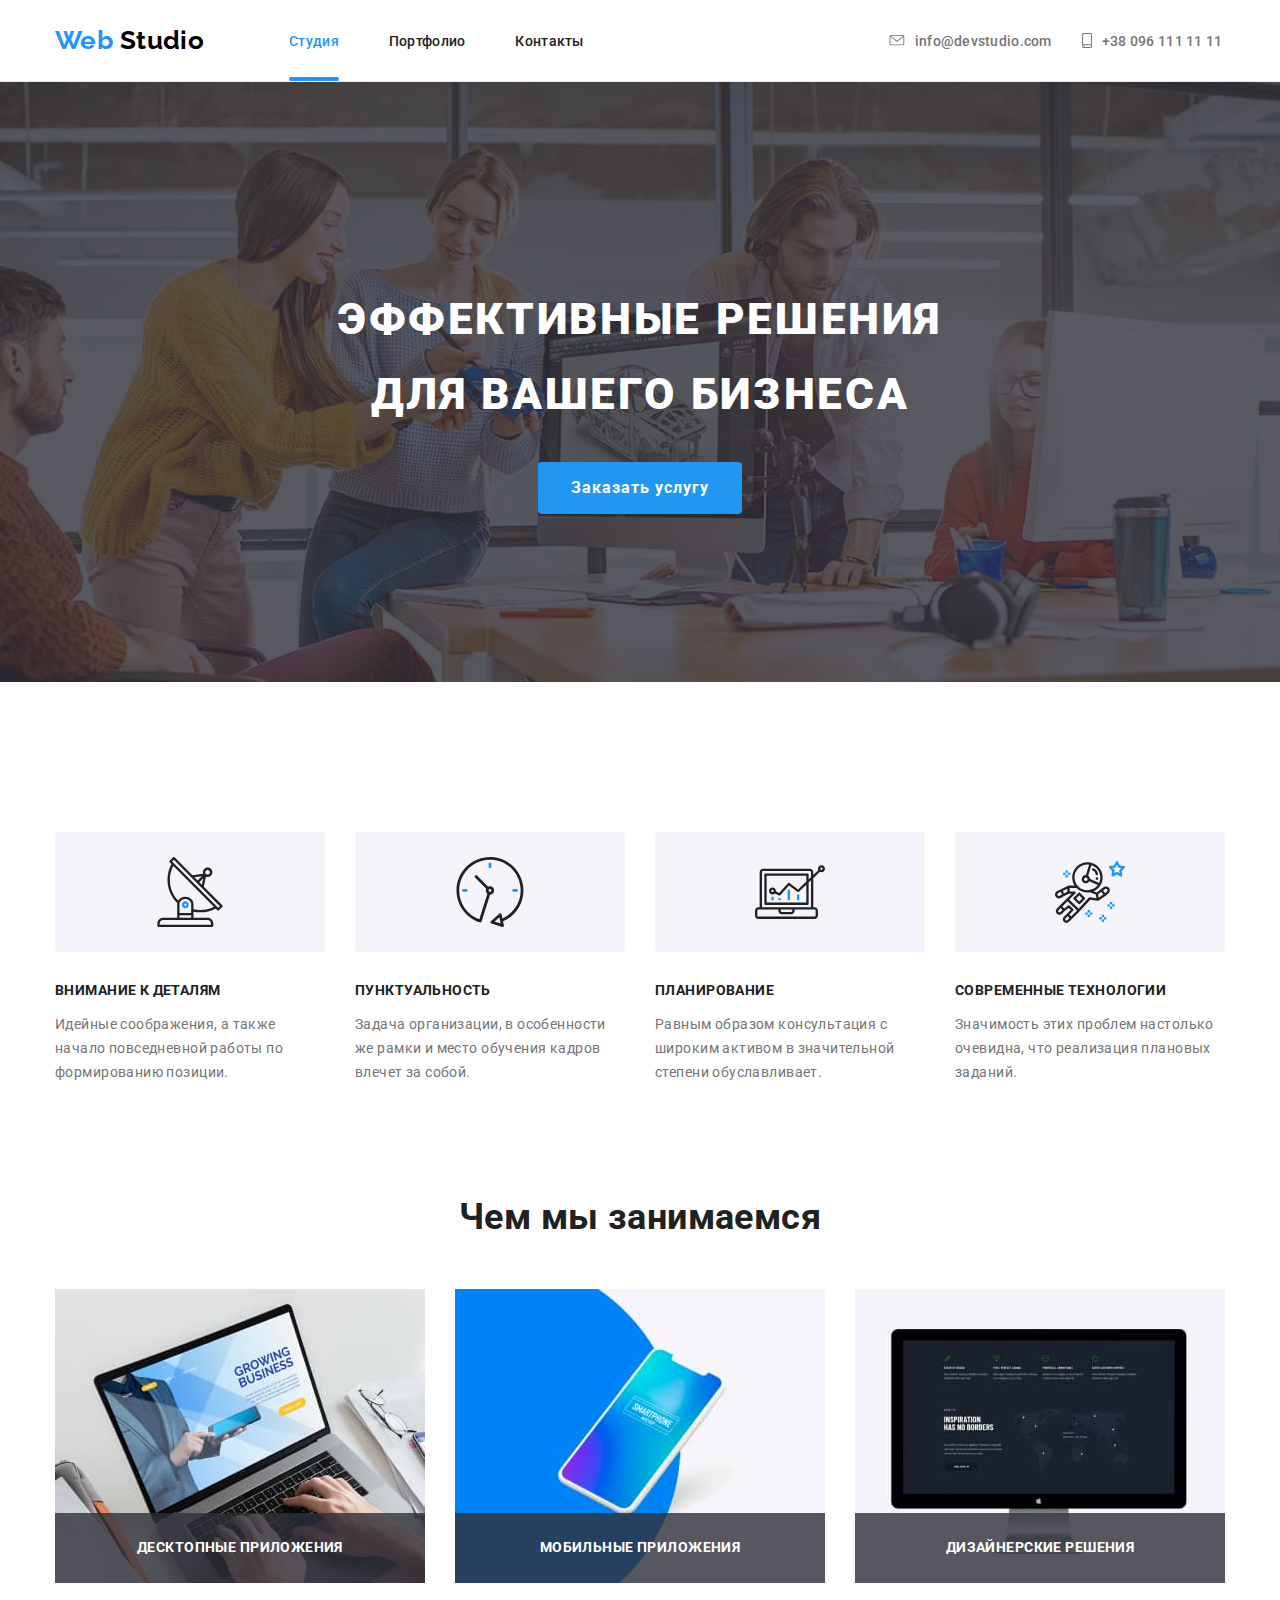
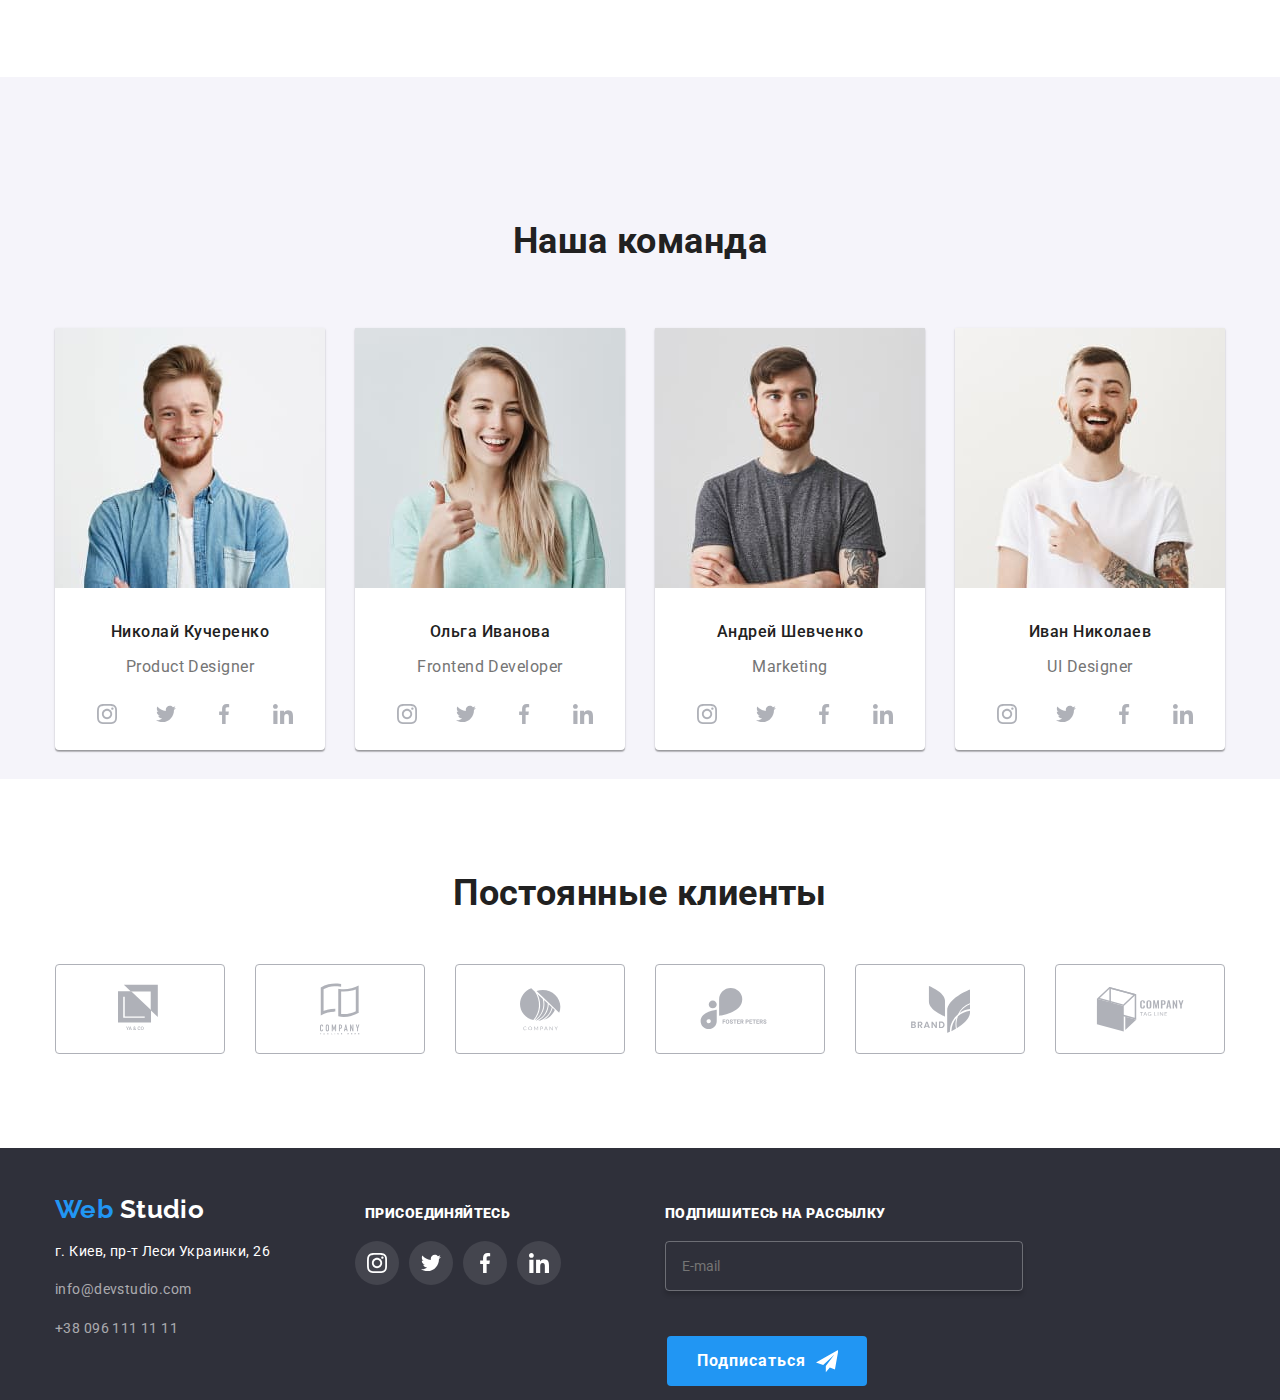
==== commit 139ffc24: "Document checking completed. No errors or warnings to show." ====
--- a/index.html
+++ b/index.html
@@ -65,7 +65,10 @@
             Эффективные решения<br />
             для вашего бизнеса
           </h1>
-          <a class="button primary" href="">Заказать услугу</a>
+          <button data-modal-open class="button primary">
+            Заказать услугу
+          </button>
+          </div>
         </div>
       </section>
 
@@ -526,11 +529,76 @@
         </div>
       </div>
     </footer>
-    <script>
+
+<!-- Модальное окно -->
+
+  <div data-modal class="backdrop is-hidden">
+        <div class="modal">
+  <button type="button" class="form-close" data-modal-close><svg class="form-icon-close">
+    <use href="./img/sprite.svg#close"></use>
+  </svg></button>
+  <h1 class="form-header">
+    Оставьте свои данные, мы вам перезвоним
+  </h1>
+  <form autocomplete="on" class="form data-form">
+  <div class="form-field">
+      <svg class="form-icon">
+        <use href="./img/sprite.svg#name"></use>
+      </svg>
+    <input type="text" class="form-input" name="name" id="name" placeholder=" " autocomplete="name"/>
+       <label for="name" class="form-label">Имя</label>
+  </div>
+  <div class="form-field">
+    <svg class="form-icon">
+      <use href="./img/sprite.svg#tel"></use>
+    </svg>
+    <input type="tel" class="form-input" name="tel" id="tel" placeholder=" " autocomplete="tel"/>
+    <label for="tel" class="form-label">Телефон</label>
+  </div>
+  <div class="form-field">
+    <svg class="form-icon">
+      <use href="./img/sprite.svg#email"></use>
+    </svg>
+    <input type="email" class="form-input" name="mail" id="mail" placeholder=" " autocomplete="email"/>
+    <label for="mail" class="form-label">Почта</label>
+  </div>
+  <div class="form-field">
+  <label for="comment"></label>
+  <textarea class="comment" name="comment" id="comment" rows="5" cols="45" placeholder="Комментарий" autocomplete="off"></textarea>
+  </div>
+
+  <div class="policy">
+  <label class="checkbox-label">
+  <input class="checkbox" type="checkbox" name="policy" value="policy" />
+  <span class="policy-icon">Соглашаюсь с рассылкой и принимаю <a class="policy-link" href="index.html">Условия договора</a></span>
+  </label>
+  </div>
+  <button class="button primary form-submit" type="submit">
+    Отправить
+  </button>
+    
+  </div>
+  </form>
+      <script>
       const { height: pageHeaderHeight } = document
         .querySelector(".page-header")
         .getBoundingClientRect();
       document.body.style.paddingTop = `${pageHeaderHeight}px`;
     </script>
+
+    <script>
+      (() => {
+        document
+          .querySelector(".js-speaker-form")
+          .addEventListener("submit", (e) => {
+            e.preventDefault();
+            new FormData(e.currentTarget).forEach((value, name) =>
+              console.log("${name}: ${value}")
+            );
+          });
+      })();
+    </script>
+
+    <script src="./js/modal.js"></script>
   </body>
 </html>
--- a/css/style.css
+++ b/css/style.css
@@ -73,17 +73,13 @@
 
 .site-nav {
   display: flex;
-  margin-left: 85px;
-}
-
-.site-nav .item:not(:last-child) {
-  margin-right: 40px;
 }
 
 .logo {
   color: var(--accent-color);
   text-decoration: none;
   font-family: Raleway, sans-serif;
+  font-style: bold;
   font-weight: 700;
   font-size: 26px;
   line-height: 1.19;
@@ -111,8 +107,6 @@
   padding-top: 32px;
   padding-bottom: 32px;
   align-items: center;
-  margin-right: 50px;
-
   color: var(--primary-text-color);
   font-style: normal;
   font-weight: 500;
@@ -154,7 +148,6 @@
 .link-current {
   position: relative;
   display: block;
-  margin-right: 50px;
   padding-top: 32px;
   padding-bottom: 32px;
 
@@ -166,6 +159,10 @@
   letter-spacing: 0.02em;
   list-style: none;
   text-decoration: none;
+}
+
+.site-nav .item:not(:last-child) {
+  margin-right: 50px;
 }
 
 .link-current::after {
@@ -186,7 +183,7 @@
 .contacts {
   display: flex;
   align-items: center;
-  margin-left: auto;
+  margin-left: 305px;
 }
 
 .contacts .item + .item {
@@ -206,6 +203,7 @@
   letter-spacing: 0.02em;
   list-style: none;
   text-decoration: none;
+  vertical-align: baseline;
   transition-property: var(--accent-color);
   transition-duration: var(--transition-duration);
   transition-timing-function: var(--timing-function);
@@ -803,6 +801,227 @@
   color: var(--accent-color);
 }
 
+/* Модальное окно */
+
+.is-hidden {
+  position: absolute;
+  width: 1px;
+  height: 1px;
+  margin: -1px;
+  border: 0;
+  padding: 0;
+  clip: rect(0 0 0 0);
+  overflow: hidden;
+}
+
+.modal {
+  position: absolute;
+  margin-left: auto;
+  margin-right: auto;
+  width: 528px;
+  height: 581px;
+  top: 35%;
+  left: 50%;
+  transform: translate(-50%, -50%);
+  align-items: center;
+  padding: 0px 0px;
+  background-color: var(--primary-white-color);
+  border: 1px solid #000000;
+  box-sizing: border-box;
+  box-shadow: 0px 2px 1px rgba(0, 0, 0, 0.2), 0px 1px 1px rgba(0, 0, 0, 0.14),
+    0px 1px 3px rgba(0, 0, 0, 0.12);
+  border-radius: 4px;
+}
+
+.form-close {
+  display: flex;
+  position: absolute;
+  margin-top: 8px;
+  margin-left: 490px;
+  width: 30px;
+  height: 30px;
+  align-items: center;
+  justify-content: center;
+  background-color: var(--primary-white-color);
+  border: 1px solid var(--icon-color);
+  border-radius: 50px;
+}
+
+.form-icon-close {
+  display: flex;
+  position: absolute;
+
+  width: 11px;
+  height: 11px;
+  transition-property: var(--accent-color);
+  transition-duration: var(--transition-duration);
+  transition-timing-function: var(--timing-function);
+}
+
+.form-icon-close:hover {
+  fill: var(--accent-color);
+}
+
+.form-header {
+  margin-top: 40px;
+  margin-bottom: 30px;
+  font-size: 20px;
+  line-height: 23px;
+  text-align: center;
+  letter-spacing: 0.03em;
+
+  color: var(--primary-text-color);
+}
+
+.form-input {
+  width: 100%;
+  height: 40px;
+}
+
+.form-field {
+  position: relative;
+  width: 448px;
+  margin-left: 40px;
+  margin-right: 40px;
+  margin-bottom: 28px;
+}
+
+.form-field input {
+  margin: 0;
+  padding: 12px 42px;
+  border: 1px solid var(--title-text-color);
+  border-radius: 4px;
+  color: var(--title-text-color);
+}
+
+.comment {
+  font-style: normal;
+  font-weight: normal;
+  font-size: 14px;
+  line-height: 16px;
+  letter-spacing: 0.01em;
+  color: var(--title-text-color);
+}
+
+.form-field input::placeholder {
+  font-size: 14px;
+  line-height: 16px;
+  letter-spacing: 0.01em;
+  color: var(--title-text-color);
+}
+
+.form-label {
+  position: absolute;
+  top: 50%;
+  left: 42px;
+  transform: translateY(-50%);
+  font-size: 14px;
+  line-height: 16px;
+  letter-spacing: 0.01em;
+  color: var(--title-text-color);
+}
+
+.form-field input:hover,
+.form-field input:focus {
+  border: 1px solid var(--accent-color);
+  filter: drop-shadow(0px 4px 4px rgba(0, 0, 0, 0.25));
+  transition-duration: var(--transition-duration);
+}
+
+.form-input:focus + .form-label {
+  transform: translateY(-40px);
+  transition: transform 250ms linear;
+  color: var(--accent-color);
+}
+
+.form-input:focus + .form-label,
+.form-input:not(:placeholder-shown) + .form-label {
+  transform: translateY(-40px) translateX(-25px);
+}
+
+.form-icon {
+  position: absolute;
+  top: 50%;
+  left: 15px;
+  transform: translateY(-50%);
+  display: inline-block;
+  width: 18px;
+  height: 18px;
+}
+
+.form-input:focus ~ .form-icon {
+  color: var(--accent-color);
+}
+
+.comment {
+  width: 448px;
+  height: 120px;
+  padding-left: 16px;
+  padding-top: 12px;
+  font-size: 14px;
+  line-height: 16px;
+  letter-spacing: 0.01em;
+}
+
+.policy {
+  display: inline-flex;
+  margin-left: auto;
+  margin-right: auto;
+  font-style: normal;
+  font-weight: normal;
+  font-size: 14px;
+  line-height: 24px;
+  letter-spacing: 0.03em;
+  color: var(--title-text-color);
+}
+
+.policy-icon {
+  width: 16px;
+  height: 15px;
+  border: 0.75px solid var(--primary-text-color);
+  border-radius: 2px;
+}
+
+.modal .form-submit {
+  margin-left: auto;
+  margin-right: auto;
+
+  padding: 10px 55px;
+  align-items: center;
+  margin-left: 50%;
+  transform: translateX(-50%);
+}
+
+.checkbox-label {
+  display: inline-flex;
+  align-items: center;
+  padding-bottom: 30px;
+  margin-right: auto;
+  margin-left: auto;
+}
+
+.checkbox {
+  -webkit-appearance: none;
+  -moz-appearance: none;
+  position: absolute;
+}
+
+.checkbox:checked + .policy-icon {
+  border: 0.75px solid var(--accent-color);
+  border-radius: 2px;
+  background-color: var(--accent-color);
+  background-image: url("../img/icon_check.svg");
+  background-size: contain;
+  background-origin: border-box;
+}
+
+.policy-link {
+  display: inline-block;
+  margin-left: 5px;
+  text-decoration: underline;
+  color: var(--accent-color);
+}
+
 /* Страница Portfolio */
 
 /* Портфолио навигация */
